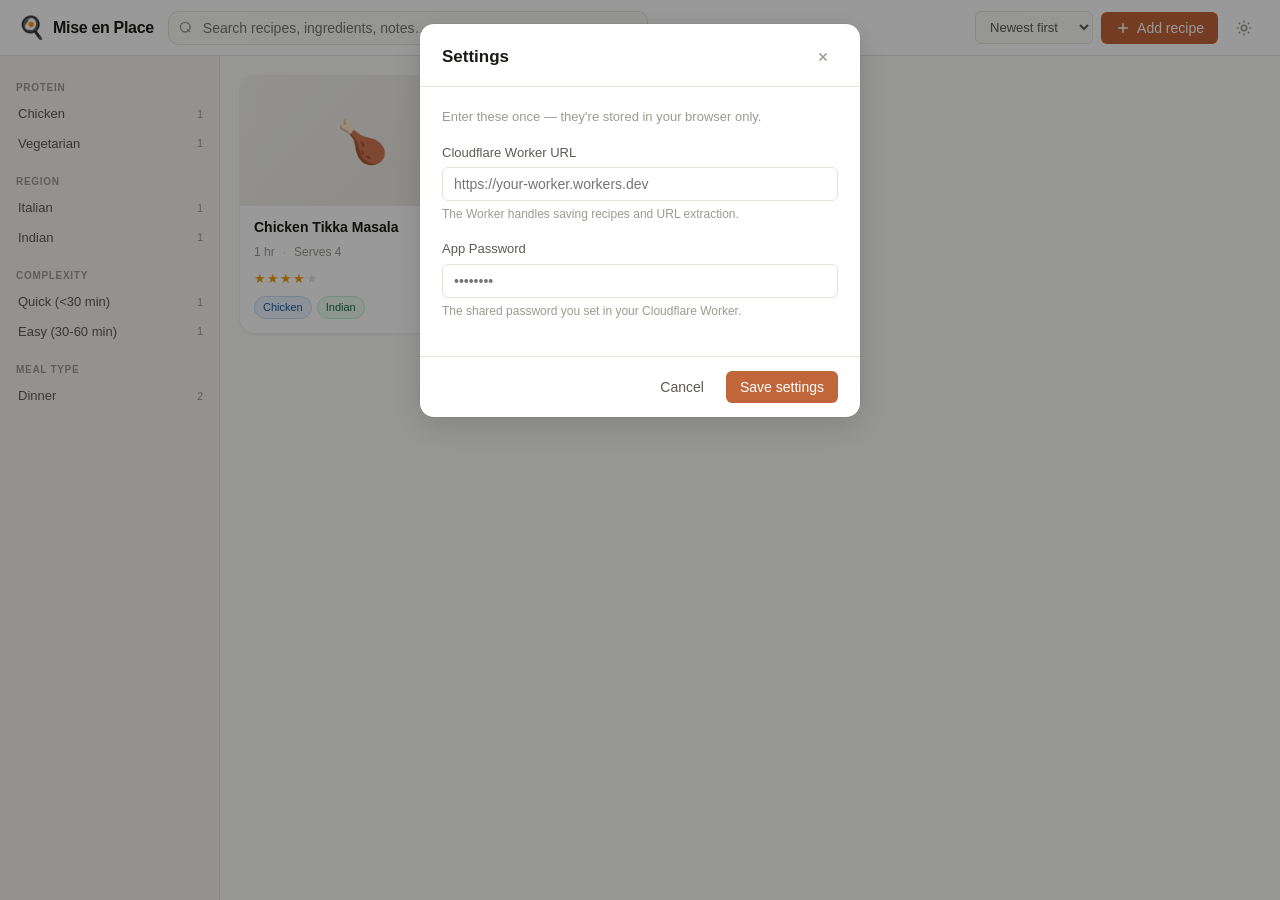
==== index.html @ 5e8ee961 "Initial commit" ====
<!DOCTYPE html>
<html lang="en">
<head>
  <meta charset="UTF-8">
  <meta name="viewport" content="width=device-width, initial-scale=1.0">
  <title>Mise en Place</title>
  <link rel="stylesheet" href="assets/style.css">
</head>
<body>

  <!-- ── Header ──────────────────────────────────────────── -->
  <header class="header">
    <div class="header-logo">
      <span class="logo-icon">🍳</span>
      <span class="logo-text">Mise en Place</span>
    </div>
    <div class="header-search">
      <svg class="search-icon" viewBox="0 0 20 20" fill="none" stroke="currentColor" stroke-width="1.8">
        <circle cx="9" cy="9" r="6"/><path d="M15 15l-3.5-3.5"/>
      </svg>
      <input type="text" id="searchInput" placeholder="Search recipes, ingredients, notes…" autocomplete="off">
    </div>
    <div class="header-actions">
      <select id="sortSelect" class="sort-select">
        <option value="dateAdded">Newest first</option>
        <option value="rating">Top rated</option>
        <option value="title">A – Z</option>
        <option value="totalTime">Quickest first</option>
      </select>
      <button id="addBtn" class="btn-primary">
        <svg viewBox="0 0 16 16" fill="currentColor"><path d="M8 3a.75.75 0 01.75.75v3.5h3.5a.75.75 0 010 1.5h-3.5v3.5a.75.75 0 01-1.5 0v-3.5h-3.5a.75.75 0 010-1.5h3.5v-3.5A.75.75 0 018 3z"/></svg>
        Add recipe
      </button>
      <button id="settingsBtn" class="btn-icon" title="Settings">
        <svg viewBox="0 0 20 20" fill="none" stroke="currentColor" stroke-width="1.8">
          <circle cx="10" cy="10" r="3"/>
          <path d="M10 2v2M10 16v2M2 10h2M16 10h2M4.22 4.22l1.42 1.42M14.36 14.36l1.42 1.42M4.22 15.78l1.42-1.42M14.36 5.64l1.42-1.42"/>
        </svg>
      </button>
    </div>
  </header>

  <!-- ── Layout ───────────────────────────────────────────── -->
  <div class="layout">

    <aside class="sidebar" id="sidebar">
      <div id="sidebarContent"></div>
    </aside>

    <main class="main">
      <div id="activeFilterBar" class="active-filter-bar hidden"></div>
      <div id="recipeGrid" class="recipe-grid"></div>
      <div id="emptyState" class="empty-state hidden">
        <div class="empty-icon">🍽</div>
        <p class="empty-title">No recipes found</p>
        <p class="empty-sub">Try adjusting your filters or search query</p>
      </div>
      <div id="loadingState" class="loading-state">
        <div class="spinner"></div>
        <p>Loading recipes…</p>
      </div>
    </main>

  </div>

  <!-- ── Add / Edit Modal ─────────────────────────────────── -->
  <div id="recipeModal" class="modal-overlay hidden" role="dialog" aria-modal="true" aria-labelledby="modalTitle">
    <div class="modal modal-large">
      <div class="modal-header">
        <h2 id="modalTitle">Add recipe</h2>
        <button class="modal-close" id="modalClose" aria-label="Close">
          <svg viewBox="0 0 16 16" fill="none" stroke="currentColor" stroke-width="2"><path d="M4 4l8 8M12 4l-8 8"/></svg>
        </button>
      </div>

      <div class="modal-body">

        <!-- URL extractor (hidden when editing) -->
        <div id="urlSection" class="url-section">
          <label class="field-label">Extract from URL</label>
          <div class="url-row">
            <input type="url" id="urlInput" placeholder="Paste any recipe URL or Pinterest link…">
            <button id="extractBtn" class="btn-secondary extract-btn">
              <span id="extractBtnText">Extract</span>
            </button>
          </div>
          <div id="extractStatus" class="extract-status hidden"></div>
          <div class="or-divider"><span>or fill in manually</span></div>
        </div>

        <!-- Recipe form -->
        <form id="recipeForm" novalidate>
          <input type="hidden" id="fieldId">
          <input type="hidden" id="fieldSlug">

          <div class="form-row">
            <div class="field field-wide">
              <label class="field-label" for="fieldTitle">Title <span class="required">*</span></label>
              <input type="text" id="fieldTitle" placeholder="Recipe name" required>
            </div>
            <div class="field">
              <label class="field-label" for="fieldServings">Servings</label>
              <input type="number" id="fieldServings" placeholder="4" min="1" max="99">
            </div>
          </div>

          <div class="field">
            <label class="field-label" for="fieldSourceUrl">Source URL</label>
            <input type="url" id="fieldSourceUrl" placeholder="https://…">
          </div>

          <div class="form-row">
            <div class="field">
              <label class="field-label" for="fieldPrepTime">Prep time (min)</label>
              <input type="number" id="fieldPrepTime" placeholder="15" min="0">
            </div>
            <div class="field">
              <label class="field-label" for="fieldCookTime">Cook time (min)</label>
              <input type="number" id="fieldCookTime" placeholder="30" min="0">
            </div>
            <div class="field">
              <label class="field-label" for="fieldTotalTime">Total time (min)</label>
              <input type="number" id="fieldTotalTime" placeholder="45" min="0">
            </div>
          </div>

          <div class="field">
            <label class="field-label" for="fieldDescription">Description</label>
            <textarea id="fieldDescription" rows="2" placeholder="Brief description or intro…"></textarea>
          </div>

          <div class="field">
            <label class="field-label" for="fieldIngredients">Ingredients <span class="field-hint">one per line</span></label>
            <textarea id="fieldIngredients" rows="7" placeholder="2 cups all-purpose flour&#10;1 tsp kosher salt&#10;3 large eggs…"></textarea>
          </div>

          <div class="field">
            <label class="field-label" for="fieldInstructions">Instructions <span class="field-hint">one step per line — numbered automatically</span></label>
            <textarea id="fieldInstructions" rows="8" placeholder="Preheat oven to 375°F.&#10;Mix the dry ingredients in a large bowl.&#10;…"></textarea>
          </div>

          <div class="field">
            <label class="field-label" for="fieldNotes">Notes &amp; tips</label>
            <textarea id="fieldNotes" rows="3" placeholder="Personal notes, substitutions, next-time ideas…"></textarea>
          </div>

          <div class="field">
            <label class="field-label" for="fieldImageUrl">Image URL <span class="field-hint">optional</span></label>
            <input type="url" id="fieldImageUrl" placeholder="https://…">
          </div>

          <!-- Tags -->
          <div class="tags-section">
            <div class="field-label" style="margin-bottom:10px">Tags</div>
            <div id="tagCheckboxes" class="tag-categories"></div>
          </div>

          <!-- Rating -->
          <div class="field rating-field">
            <label class="field-label">Your rating</label>
            <div class="star-picker" id="starPicker" role="group" aria-label="Rating">
              <button type="button" class="star" data-val="1" aria-label="1 star">★</button>
              <button type="button" class="star" data-val="2" aria-label="2 stars">★</button>
              <button type="button" class="star" data-val="3" aria-label="3 stars">★</button>
              <button type="button" class="star" data-val="4" aria-label="4 stars">★</button>
              <button type="button" class="star" data-val="5" aria-label="5 stars">★</button>
            </div>
            <input type="hidden" id="fieldRating" value="0">
          </div>

        </form>
      </div>

      <div class="modal-footer">
        <button type="button" id="deleteBtn" class="btn-danger hidden">Delete recipe</button>
        <div class="modal-actions">
          <button type="button" id="cancelBtn" class="btn-ghost">Cancel</button>
          <button type="button" id="saveBtn" class="btn-primary">Save recipe</button>
        </div>
      </div>
    </div>
  </div>

  <!-- ── Settings Modal ───────────────────────────────────── -->
  <div id="settingsModal" class="modal-overlay hidden" role="dialog" aria-modal="true">
    <div class="modal modal-sm">
      <div class="modal-header">
        <h2>Settings</h2>
        <button class="modal-close" id="settingsClose" aria-label="Close">
          <svg viewBox="0 0 16 16" fill="none" stroke="currentColor" stroke-width="2"><path d="M4 4l8 8M12 4l-8 8"/></svg>
        </button>
      </div>
      <div class="modal-body">
        <p class="settings-intro">Enter these once — they're stored in your browser only.</p>
        <div class="field">
          <label class="field-label" for="settingWorkerUrl">Cloudflare Worker URL</label>
          <input type="url" id="settingWorkerUrl" placeholder="https://your-worker.workers.dev">
          <p class="field-hint-block">The Worker handles saving recipes and URL extraction.</p>
        </div>
        <div class="field">
          <label class="field-label" for="settingPassword">App Password</label>
          <input type="password" id="settingPassword" placeholder="••••••••">
          <p class="field-hint-block">The shared password you set in your Cloudflare Worker.</p>
        </div>
      </div>
      <div class="modal-footer">
        <div></div>
        <div class="modal-actions">
          <button type="button" id="settingsCancelBtn" class="btn-ghost">Cancel</button>
          <button type="button" id="saveSettingsBtn" class="btn-primary">Save settings</button>
        </div>
      </div>
    </div>
  </div>

  <!-- ── Toast ────────────────────────────────────────────── -->
  <div id="toast" class="toast" role="status" aria-live="polite"></div>

  <script src="assets/app.js"></script>
</body>
</html>
---- assets/style.css ----
/* ── Reset & base ─────────────────────────────────────── */
*, *::before, *::after { box-sizing: border-box; margin: 0; padding: 0; }

:root {
  --accent:        #C0663A;
  --accent-dark:   #9E4F27;
  --accent-light:  #F5EDE8;
  --bg:            #FAFAF8;
  --bg-sidebar:    #F4F3EF;
  --bg-card:       #FFFFFF;
  --border:        #E5E3DC;
  --border-strong: #C8C5BB;
  --text:          #1A1A18;
  --text-2:        #5C5A55;
  --text-3:        #9C9A94;
  --star:          #F59E0B;
  --danger:        #C0392B;
  --danger-bg:     #FDF3F2;
  --success:       #2E7D52;
  --success-bg:    #EDF7F1;
  --radius-sm:     6px;
  --radius-md:     10px;
  --radius-lg:     14px;
  --shadow-card:   0 1px 4px rgba(0,0,0,0.06), 0 0 0 0.5px rgba(0,0,0,0.06);
  --shadow-modal:  0 8px 32px rgba(0,0,0,0.14), 0 0 0 0.5px rgba(0,0,0,0.08);
  --header-h:      56px;
  --sidebar-w:     220px;
  --font: -apple-system, BlinkMacSystemFont, "Segoe UI", Roboto, sans-serif;
}

html { font-size: 15px; }
body {
  font-family: var(--font);
  background: var(--bg);
  color: var(--text);
  line-height: 1.5;
  min-height: 100vh;
}

input, textarea, select, button { font-family: inherit; font-size: inherit; }
textarea { resize: vertical; }
a { color: var(--accent); }
button { cursor: pointer; border: none; background: none; }
input:focus, textarea:focus, select:focus { outline: 2px solid var(--accent); outline-offset: 1px; }

/* ── Header ───────────────────────────────────────────── */
.header {
  position: sticky;
  top: 0;
  z-index: 50;
  height: var(--header-h);
  background: var(--bg-card);
  border-bottom: 1px solid var(--border);
  display: flex;
  align-items: center;
  gap: 14px;
  padding: 0 18px;
}

.header-logo {
  display: flex;
  align-items: center;
  gap: 8px;
  flex-shrink: 0;
}
.logo-icon { font-size: 22px; }
.logo-text { font-size: 16px; font-weight: 600; letter-spacing: -0.02em; color: var(--text); white-space: nowrap; }

.header-search {
  flex: 1;
  position: relative;
  max-width: 480px;
}
.search-icon {
  position: absolute;
  left: 10px;
  top: 50%;
  transform: translateY(-50%);
  width: 16px;
  height: 16px;
  color: var(--text-3);
  pointer-events: none;
}
.header-search input {
  width: 100%;
  padding: 8px 12px 8px 34px;
  border-radius: var(--radius-md);
  border: 1px solid var(--border);
  background: var(--bg);
  color: var(--text);
  font-size: 14px;
  transition: border-color 0.15s;
}
.header-search input:hover { border-color: var(--border-strong); }
.header-search input:focus { border-color: var(--accent); background: #fff; }

.header-actions {
  margin-left: auto;
  display: flex;
  align-items: center;
  gap: 8px;
  flex-shrink: 0;
}

.sort-select {
  padding: 7px 10px;
  border-radius: var(--radius-sm);
  border: 1px solid var(--border);
  background: var(--bg);
  color: var(--text-2);
  font-size: 13px;
  cursor: pointer;
}
.sort-select:hover { border-color: var(--border-strong); }

/* ── Buttons ──────────────────────────────────────────── */
.btn-primary {
  display: inline-flex;
  align-items: center;
  gap: 6px;
  padding: 8px 14px;
  border-radius: var(--radius-sm);
  background: var(--accent);
  color: #fff;
  font-size: 14px;
  font-weight: 500;
  transition: background 0.15s;
  white-space: nowrap;
}
.btn-primary svg { width: 16px; height: 16px; }
.btn-primary:hover { background: var(--accent-dark); }

.btn-secondary {
  display: inline-flex;
  align-items: center;
  padding: 8px 14px;
  border-radius: var(--radius-sm);
  border: 1px solid var(--border-strong);
  background: #fff;
  color: var(--text);
  font-size: 14px;
  transition: background 0.15s;
  white-space: nowrap;
}
.btn-secondary:hover { background: var(--bg); }

.btn-ghost {
  padding: 8px 14px;
  border-radius: var(--radius-sm);
  color: var(--text-2);
  font-size: 14px;
  transition: background 0.15s;
}
.btn-ghost:hover { background: var(--bg); }

.btn-danger {
  padding: 8px 14px;
  border-radius: var(--radius-sm);
  border: 1px solid #e9b4b0;
  background: var(--danger-bg);
  color: var(--danger);
  font-size: 14px;
  transition: background 0.15s;
}
.btn-danger:hover { background: #fae9e8; }

.btn-icon {
  width: 36px;
  height: 36px;
  display: flex;
  align-items: center;
  justify-content: center;
  border-radius: var(--radius-sm);
  color: var(--text-3);
  transition: background 0.15s, color 0.15s;
}
.btn-icon svg { width: 18px; height: 18px; }
.btn-icon:hover { background: var(--bg); color: var(--text-2); }

/* ── Layout ───────────────────────────────────────────── */
.layout {
  display: flex;
  height: calc(100vh - var(--header-h));
}

/* ── Sidebar ──────────────────────────────────────────── */
.sidebar {
  width: var(--sidebar-w);
  flex-shrink: 0;
  background: var(--bg-sidebar);
  border-right: 1px solid var(--border);
  overflow-y: auto;
  padding: 14px 0 40px;
}

.sidebar-section { margin-bottom: 6px; }

.sidebar-section-label {
  font-size: 10px;
  font-weight: 600;
  letter-spacing: 0.07em;
  text-transform: uppercase;
  color: var(--text-3);
  padding: 10px 16px 4px;
}

.sidebar-clear-btn {
  float: right;
  font-size: 10px;
  color: var(--accent);
  font-weight: 500;
  padding: 0;
  line-height: inherit;
}
.sidebar-clear-btn:hover { text-decoration: underline; }

.filter-item {
  display: flex;
  align-items: center;
  gap: 8px;
  padding: 5px 16px;
  font-size: 13px;
  color: var(--text-2);
  cursor: pointer;
  border-left: 2px solid transparent;
  transition: background 0.1s, color 0.1s;
  user-select: none;
}
.filter-item:hover { background: rgba(0,0,0,0.04); color: var(--text); }
.filter-item.active {
  background: var(--accent-light);
  color: var(--accent-dark);
  border-left-color: var(--accent);
  font-weight: 500;
}
.filter-count {
  margin-left: auto;
  font-size: 11px;
  color: var(--text-3);
  font-weight: 400;
}
.filter-item.active .filter-count { color: var(--accent); }

/* ── Main ─────────────────────────────────────────────── */
.main {
  flex: 1;
  overflow-y: auto;
  padding: 20px;
}

.active-filter-bar {
  display: flex;
  flex-wrap: wrap;
  gap: 6px;
  margin-bottom: 16px;
  align-items: center;
}
.active-filter-bar.hidden { display: none; }

.filter-chip {
  display: inline-flex;
  align-items: center;
  gap: 5px;
  padding: 4px 10px;
  border-radius: 20px;
  background: var(--accent-light);
  color: var(--accent-dark);
  font-size: 12px;
  font-weight: 500;
  border: 1px solid #e0c4b8;
}
.filter-chip-remove {
  font-size: 14px;
  line-height: 1;
  color: var(--accent);
  cursor: pointer;
  padding: 0;
  font-weight: 400;
}
.filter-chip-remove:hover { color: var(--accent-dark); }

/* ── Recipe Grid ──────────────────────────────────────── */
.recipe-grid {
  display: grid;
  grid-template-columns: repeat(auto-fill, minmax(210px, 1fr));
  gap: 14px;
}

/* ── Recipe Card ──────────────────────────────────────── */
.recipe-card {
  background: var(--bg-card);
  border-radius: var(--radius-lg);
  box-shadow: var(--shadow-card);
  overflow: hidden;
  cursor: pointer;
  transition: transform 0.15s, box-shadow 0.15s;
  display: flex;
  flex-direction: column;
}
.recipe-card:hover {
  transform: translateY(-2px);
  box-shadow: 0 4px 16px rgba(0,0,0,0.1), 0 0 0 0.5px rgba(0,0,0,0.06);
}

.card-image {
  width: 100%;
  height: 130px;
  object-fit: cover;
  display: block;
}
.card-image-placeholder {
  width: 100%;
  height: 130px;
  background: linear-gradient(135deg, var(--bg-sidebar) 0%, #EAE8E0 100%);
  display: flex;
  align-items: center;
  justify-content: center;
  font-size: 42px;
  user-select: none;
}

.card-body { padding: 12px 14px 14px; flex: 1; display: flex; flex-direction: column; }

.card-title {
  font-size: 14px;
  font-weight: 600;
  line-height: 1.35;
  color: var(--text);
  margin-bottom: 6px;
  display: -webkit-box;
  -webkit-line-clamp: 2;
  -webkit-box-orient: vertical;
  overflow: hidden;
}

.card-meta {
  display: flex;
  align-items: center;
  gap: 8px;
  font-size: 12px;
  color: var(--text-3);
  margin-bottom: 8px;
}
.card-meta-dot { opacity: 0.5; }

.card-stars { display: flex; gap: 1px; margin-bottom: 8px; }
.card-star { color: var(--border); font-size: 13px; }
.card-star.filled { color: var(--star); }

.card-tags { display: flex; gap: 5px; flex-wrap: wrap; margin-top: auto; }
.card-tag {
  font-size: 11px;
  padding: 2px 8px;
  border-radius: 20px;
  font-weight: 500;
  border: 1px solid transparent;
}
.tag-protein { background: #EBF4FF; color: #1D5A9E; border-color: #C3D9F5; }
.tag-region  { background: #EDFAF3; color: #1A6B43; border-color: #BBEBD4; }
.tag-complexity { background: #FFF8EC; color: #7A5200; border-color: #F0D9A0; }
.tag-meal    { background: #F4EDFF; color: #5B2DA0; border-color: #D9C4F5; }

/* ── Empty & Loading States ───────────────────────────── */
.empty-state, .loading-state {
  display: flex;
  flex-direction: column;
  align-items: center;
  justify-content: center;
  padding: 80px 20px;
  text-align: center;
  color: var(--text-3);
}
.empty-state.hidden, .loading-state.hidden { display: none; }
.empty-icon { font-size: 48px; margin-bottom: 16px; }
.empty-title { font-size: 16px; font-weight: 500; color: var(--text-2); margin-bottom: 4px; }
.empty-sub { font-size: 14px; }

.spinner {
  width: 28px;
  height: 28px;
  border: 2.5px solid var(--border);
  border-top-color: var(--accent);
  border-radius: 50%;
  animation: spin 0.7s linear infinite;
  margin-bottom: 12px;
}
@keyframes spin { to { transform: rotate(360deg); } }

/* ── Modals ───────────────────────────────────────────── */
.modal-overlay {
  position: fixed;
  inset: 0;
  background: rgba(0,0,0,0.4);
  z-index: 100;
  display: flex;
  align-items: flex-start;
  justify-content: center;
  padding: 24px 16px;
  overflow-y: auto;
}
.modal-overlay.hidden { display: none; }

.modal {
  background: var(--bg-card);
  border-radius: var(--radius-lg);
  box-shadow: var(--shadow-modal);
  width: 100%;
  max-width: 640px;
  display: flex;
  flex-direction: column;
  animation: modalIn 0.18s ease;
}
.modal-large { max-width: 700px; }
.modal-sm { max-width: 440px; }

@keyframes modalIn {
  from { opacity: 0; transform: translateY(12px); }
  to   { opacity: 1; transform: translateY(0); }
}

.modal-header {
  display: flex;
  align-items: center;
  justify-content: space-between;
  padding: 18px 22px 14px;
  border-bottom: 1px solid var(--border);
  flex-shrink: 0;
}
.modal-header h2 { font-size: 17px; font-weight: 600; }

.modal-close {
  width: 30px;
  height: 30px;
  display: flex;
  align-items: center;
  justify-content: center;
  border-radius: var(--radius-sm);
  color: var(--text-3);
  transition: background 0.1s;
}
.modal-close svg { width: 14px; height: 14px; }
.modal-close:hover { background: var(--bg); color: var(--text); }

.modal-body {
  padding: 20px 22px;
  overflow-y: auto;
  flex: 1;
}

.modal-footer {
  display: flex;
  align-items: center;
  justify-content: space-between;
  padding: 14px 22px;
  border-top: 1px solid var(--border);
  flex-shrink: 0;
}
.modal-actions { display: flex; gap: 8px; }

/* ── Form fields ──────────────────────────────────────── */
.field { margin-bottom: 16px; }
.field-wide { flex: 1; }
.field-label {
  display: block;
  font-size: 13px;
  font-weight: 500;
  color: var(--text-2);
  margin-bottom: 5px;
}
.field-hint { font-weight: 400; color: var(--text-3); font-size: 12px; }
.field-hint-block { font-size: 12px; color: var(--text-3); margin-top: 4px; }
.required { color: var(--accent); }

.field input[type="text"],
.field input[type="url"],
.field input[type="number"],
.field input[type="password"],
.field textarea {
  width: 100%;
  padding: 8px 11px;
  border-radius: var(--radius-sm);
  border: 1px solid var(--border);
  background: #fff;
  color: var(--text);
  font-size: 14px;
  transition: border-color 0.15s;
}
.field input:hover, .field textarea:hover { border-color: var(--border-strong); }
.field input:focus, .field textarea:focus { border-color: var(--accent); }

.form-row { display: flex; gap: 12px; align-items: flex-start; }
.form-row .field { flex: 1; }

/* ── URL extractor ────────────────────────────────────── */
.url-section {
  background: var(--bg);
  border: 1px solid var(--border);
  border-radius: var(--radius-md);
  padding: 14px 16px;
  margin-bottom: 20px;
}
.url-row { display: flex; gap: 8px; margin: 6px 0 0; }
.url-row input {
  flex: 1;
  padding: 8px 11px;
  border-radius: var(--radius-sm);
  border: 1px solid var(--border);
  background: #fff;
  color: var(--text);
  font-size: 14px;
}
.url-row input:focus { border-color: var(--accent); outline: none; }
.extract-btn { min-width: 80px; justify-content: center; }

.extract-status {
  margin-top: 10px;
  padding: 8px 12px;
  border-radius: var(--radius-sm);
  font-size: 13px;
  display: flex;
  align-items: center;
  gap: 8px;
}
.extract-status.hidden { display: none; }
.extract-status.success { background: var(--success-bg); color: var(--success); }
.extract-status.error   { background: var(--danger-bg);  color: var(--danger);  }
.extract-status.loading { background: var(--bg); color: var(--text-2); }

.or-divider {
  display: flex;
  align-items: center;
  gap: 10px;
  margin-top: 14px;
  font-size: 12px;
  color: var(--text-3);
}
.or-divider::before, .or-divider::after {
  content: "";
  flex: 1;
  height: 1px;
  background: var(--border);
}

/* ── Tag checkboxes ───────────────────────────────────── */
.tags-section {
  margin-bottom: 16px;
  border: 1px solid var(--border);
  border-radius: var(--radius-md);
  padding: 14px 16px;
}
.tag-categories { display: grid; grid-template-columns: 1fr 1fr; gap: 16px; }
.tag-category-label {
  font-size: 12px;
  font-weight: 600;
  color: var(--text-3);
  text-transform: uppercase;
  letter-spacing: 0.06em;
  margin-bottom: 8px;
}
.tag-options { display: flex; flex-wrap: wrap; gap: 6px; }
.tag-checkbox { display: none; }
.tag-checkbox-label {
  display: inline-flex;
  align-items: center;
  padding: 4px 10px;
  border-radius: 20px;
  border: 1px solid var(--border);
  font-size: 12px;
  color: var(--text-2);
  cursor: pointer;
  transition: all 0.12s;
  background: #fff;
  user-select: none;
}
.tag-checkbox-label:hover { border-color: var(--border-strong); background: var(--bg); }
.tag-checkbox:checked + .tag-checkbox-label {
  border-color: var(--accent);
  background: var(--accent-light);
  color: var(--accent-dark);
  font-weight: 500;
}

/* ── Star rating picker ───────────────────────────────── */
.rating-field { display: flex; align-items: center; gap: 14px; flex-wrap: wrap; }
.star-picker { display: flex; gap: 4px; }
.star {
  font-size: 26px;
  color: var(--border-strong);
  padding: 0;
  line-height: 1;
  transition: color 0.1s, transform 0.1s;
}
.star:hover, .star.hover, .star.selected { color: var(--star); }
.star:hover { transform: scale(1.15); }

/* ── Settings intro ───────────────────────────────────── */
.settings-intro {
  font-size: 13px;
  color: var(--text-3);
  margin-bottom: 16px;
}

/* ── Toast ────────────────────────────────────────────── */
.toast {
  position: fixed;
  bottom: 24px;
  left: 50%;
  transform: translateX(-50%) translateY(80px);
  background: var(--text);
  color: #fff;
  padding: 10px 20px;
  border-radius: 30px;
  font-size: 14px;
  font-weight: 500;
  z-index: 200;
  opacity: 0;
  transition: transform 0.25s ease, opacity 0.25s ease;
  pointer-events: none;
  white-space: nowrap;
}
.toast.visible {
  transform: translateX(-50%) translateY(0);
  opacity: 1;
}
.toast.success { background: var(--success); }
.toast.error   { background: var(--danger); }

/* ── Utility ──────────────────────────────────────────── */
.hidden { display: none !important; }

/* ── Responsive ───────────────────────────────────────── */
@media (max-width: 700px) {
  :root { --sidebar-w: 0px; }
  .sidebar { display: none; }
  .header-logo .logo-text { display: none; }
  .recipe-grid { grid-template-columns: repeat(auto-fill, minmax(160px, 1fr)); }
  .tag-categories { grid-template-columns: 1fr; }
  .form-row { flex-direction: column; }
}
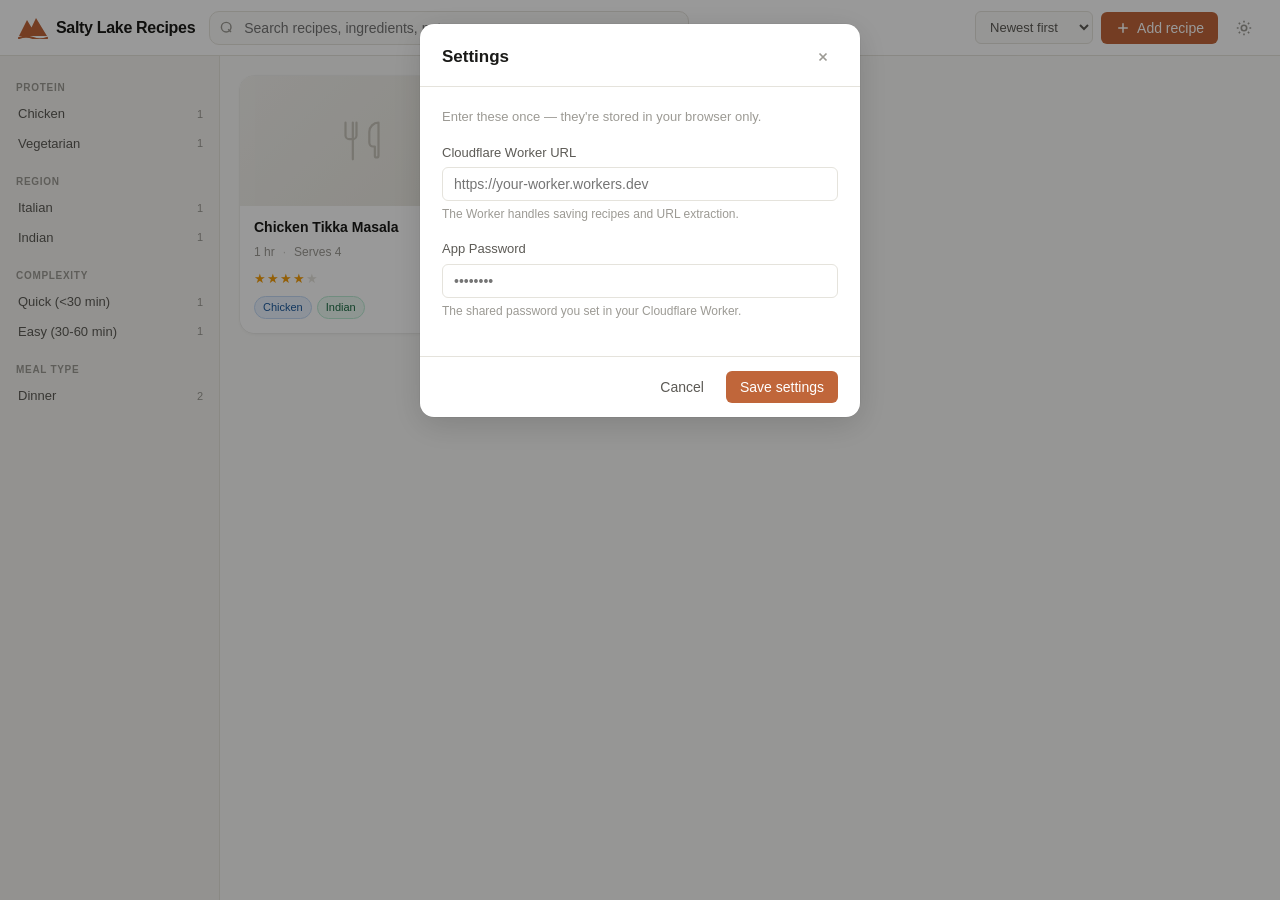
==== commit fc33639b: "Updated the app" ====
--- a/index.html
+++ b/index.html
@@ -3,7 +3,7 @@
 <head>
   <meta charset="UTF-8">
   <meta name="viewport" content="width=device-width, initial-scale=1.0">
-  <title>Mise en Place</title>
+  <title>Salty Lake Recipes</title>
   <link rel="stylesheet" href="assets/style.css">
 </head>
 <body>
@@ -11,8 +11,11 @@
   <!-- ── Header ──────────────────────────────────────────── -->
   <header class="header">
     <div class="header-logo">
-      <span class="logo-icon">🍳</span>
-      <span class="logo-text">Mise en Place</span>
+      <svg class="logo-svg" viewBox="0 0 30 22" fill="none" xmlns="http://www.w3.org/2000/svg" aria-hidden="true">
+        <path d="M1 19 L9 3 L13.5 10.5 L18 1 L29 19 Z" fill="#C0663A"/>
+        <path d="M1 21 Q8 18.5 15 21 Q22 23.5 29 21" stroke="#C0663A" stroke-width="2.2" stroke-linecap="round" fill="none"/>
+      </svg>
+      <span class="logo-text">Salty Lake Recipes</span>
     </div>
     <div class="header-search">
       <svg class="search-icon" viewBox="0 0 20 20" fill="none" stroke="currentColor" stroke-width="1.8">
@@ -51,7 +54,13 @@
       <div id="activeFilterBar" class="active-filter-bar hidden"></div>
       <div id="recipeGrid" class="recipe-grid"></div>
       <div id="emptyState" class="empty-state hidden">
-        <div class="empty-icon">🍽</div>
+        <div class="empty-icon">
+          <svg width="52" height="52" viewBox="0 0 24 24" fill="none" stroke="currentColor" stroke-width="1" stroke-linecap="round" stroke-linejoin="round" aria-hidden="true">
+            <path d="M3 2v7c0 1.1.9 2 2 2h2a2 2 0 002-2V2"/>
+            <path d="M7 2v20"/>
+            <path d="M21 15V2a5 5 0 00-5 5v6c0 1.1.9 2 2 2h1v5a1 1 0 002 0V2"/>
+          </svg>
+        </div>
         <p class="empty-title">No recipes found</p>
         <p class="empty-sub">Try adjusting your filters or search query</p>
       </div>
--- a/assets/style.css
+++ b/assets/style.css
@@ -63,7 +63,7 @@
   gap: 8px;
   flex-shrink: 0;
 }
-.logo-icon { font-size: 22px; }
+.logo-svg { width: 30px; height: 22px; flex-shrink: 0; }
 .logo-text { font-size: 16px; font-weight: 600; letter-spacing: -0.02em; color: var(--text); white-space: nowrap; }
 
 .header-search {
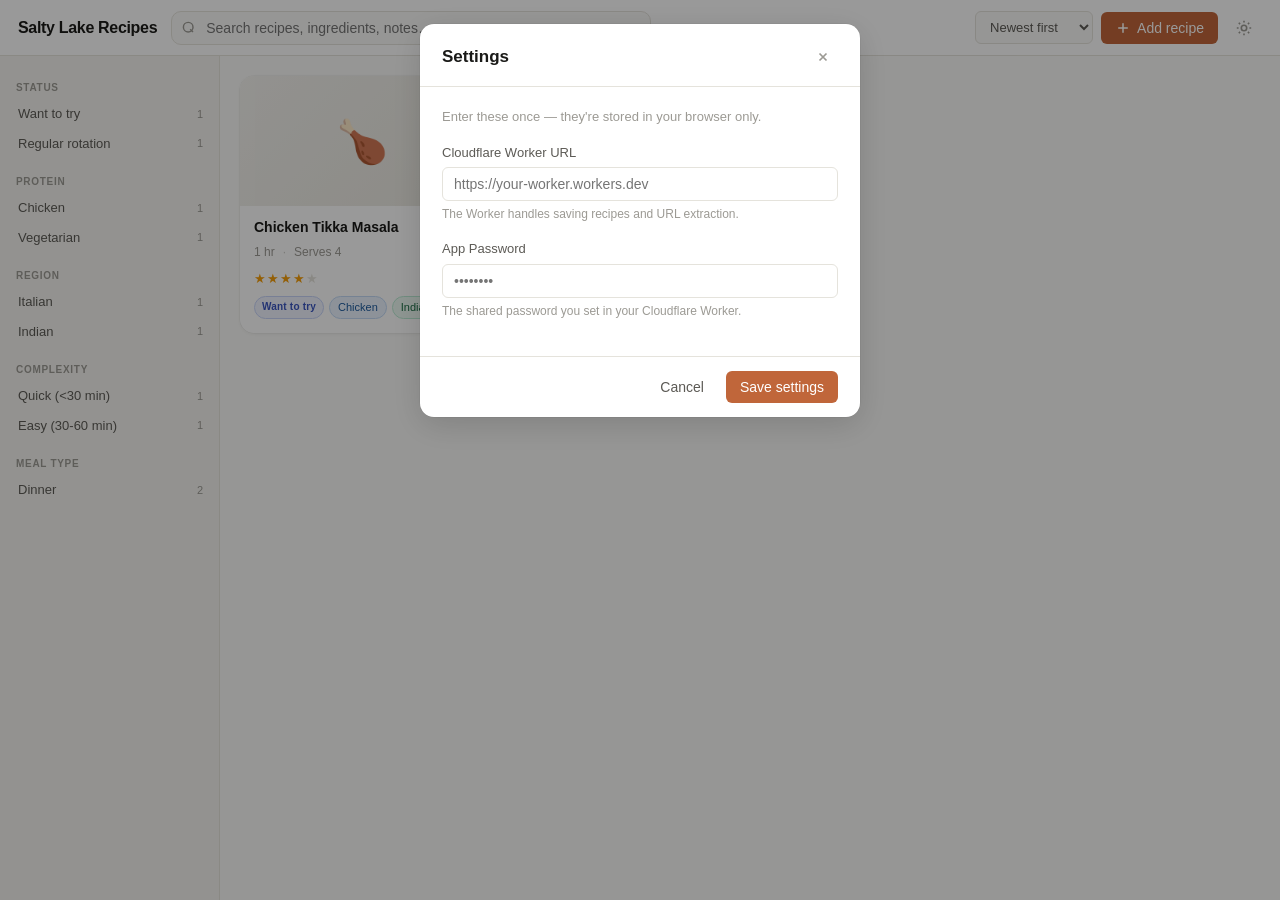
==== commit cdfd5c4c: "Added enhancements like made list, status tags, and kitchen mode" ====
--- a/index.html
+++ b/index.html
@@ -5,16 +5,18 @@
   <meta name="viewport" content="width=device-width, initial-scale=1.0">
   <title>Salty Lake Recipes</title>
   <link rel="stylesheet" href="assets/style.css">
+  <link rel="manifest" href="manifest.json">
+  <meta name="theme-color" content="#C0663A">
+  <meta name="apple-mobile-web-app-capable" content="yes">
+  <meta name="apple-mobile-web-app-status-bar-style" content="default">
+  <meta name="apple-mobile-web-app-title" content="Recipes">
+  <link rel="apple-touch-icon" href="icons/icon-192.png">
 </head>
 <body>
 
   <!-- ── Header ──────────────────────────────────────────── -->
   <header class="header">
     <div class="header-logo">
-      <svg class="logo-svg" viewBox="0 0 30 22" fill="none" xmlns="http://www.w3.org/2000/svg" aria-hidden="true">
-        <path d="M1 19 L9 3 L13.5 10.5 L18 1 L29 19 Z" fill="#C0663A"/>
-        <path d="M1 21 Q8 18.5 15 21 Q22 23.5 29 21" stroke="#C0663A" stroke-width="2.2" stroke-linecap="round" fill="none"/>
-      </svg>
       <span class="logo-text">Salty Lake Recipes</span>
     </div>
     <div class="header-search">
@@ -54,13 +56,7 @@
       <div id="activeFilterBar" class="active-filter-bar hidden"></div>
       <div id="recipeGrid" class="recipe-grid"></div>
       <div id="emptyState" class="empty-state hidden">
-        <div class="empty-icon">
-          <svg width="52" height="52" viewBox="0 0 24 24" fill="none" stroke="currentColor" stroke-width="1" stroke-linecap="round" stroke-linejoin="round" aria-hidden="true">
-            <path d="M3 2v7c0 1.1.9 2 2 2h2a2 2 0 002-2V2"/>
-            <path d="M7 2v20"/>
-            <path d="M21 15V2a5 5 0 00-5 5v6c0 1.1.9 2 2 2h1v5a1 1 0 002 0V2"/>
-          </svg>
-        </div>
+        <div class="empty-icon">🍽</div>
         <p class="empty-title">No recipes found</p>
         <p class="empty-sub">Try adjusting your filters or search query</p>
       </div>
@@ -113,9 +109,19 @@
             </div>
           </div>
 
-          <div class="field">
-            <label class="field-label" for="fieldSourceUrl">Source URL</label>
-            <input type="url" id="fieldSourceUrl" placeholder="https://…">
+          <div class="form-row">
+            <div class="field field-wide">
+              <label class="field-label" for="fieldSourceUrl">Source URL</label>
+              <input type="url" id="fieldSourceUrl" placeholder="https://…">
+            </div>
+            <div class="field">
+              <label class="field-label" for="fieldStatus">Status</label>
+              <select id="fieldStatus">
+                <option value="Want to try">Want to try</option>
+                <option value="Tried">Tried it</option>
+                <option value="Regular rotation">Regular rotation</option>
+              </select>
+            </div>
           </div>
 
           <div class="form-row">
@@ -226,5 +232,10 @@
   <div id="toast" class="toast" role="status" aria-live="polite"></div>
 
   <script src="assets/app.js"></script>
+  <script>
+    if ('serviceWorker' in navigator) {
+      navigator.serviceWorker.register('/recipeApp/sw.js').catch(() => {});
+    }
+  </script>
 </body>
 </html>
--- a/assets/style.css
+++ b/assets/style.css
@@ -63,7 +63,6 @@
   gap: 8px;
   flex-shrink: 0;
 }
-.logo-svg { width: 30px; height: 22px; flex-shrink: 0; }
 .logo-text { font-size: 16px; font-weight: 600; letter-spacing: -0.02em; color: var(--text); white-space: nowrap; }
 
 .header-search {
@@ -360,6 +359,20 @@
 .tag-complexity { background: #FFF8EC; color: #7A5200; border-color: #F0D9A0; }
 .tag-meal    { background: #F4EDFF; color: #5B2DA0; border-color: #D9C4F5; }
 
+/* ── Status badge ──────────────────────────────────────── */
+.status-badge {
+  display: inline-block;
+  font-size: 10px;
+  font-weight: 600;
+  padding: 2px 7px;
+  border-radius: 20px;
+  letter-spacing: 0.02em;
+  border: 1px solid transparent;
+}
+.status-want   { background: #F0F4FF; color: #3A55C0; border-color: #C8D4F8; }
+.status-tried  { background: #FFF4E8; color: #8A5200; border-color: #F5D9A0; }
+.status-regular { background: #EDFAF3; color: #1A6B43; border-color: #BBEBD4; }
+
 /* ── Empty & Loading States ───────────────────────────── */
 .empty-state, .loading-state {
   display: flex;
@@ -487,6 +500,20 @@
 }
 .field input:hover, .field textarea:hover { border-color: var(--border-strong); }
 .field input:focus, .field textarea:focus { border-color: var(--accent); }
+
+.field select {
+  width: 100%;
+  padding: 8px 11px;
+  border-radius: var(--radius-sm);
+  border: 1px solid var(--border);
+  background: #fff;
+  color: var(--text);
+  font-size: 14px;
+  transition: border-color 0.15s;
+  cursor: pointer;
+}
+.field select:hover { border-color: var(--border-strong); }
+.field select:focus { border-color: var(--accent); outline: none; }
 
 .form-row { display: flex; gap: 12px; align-items: flex-start; }
 .form-row .field { flex: 1; }
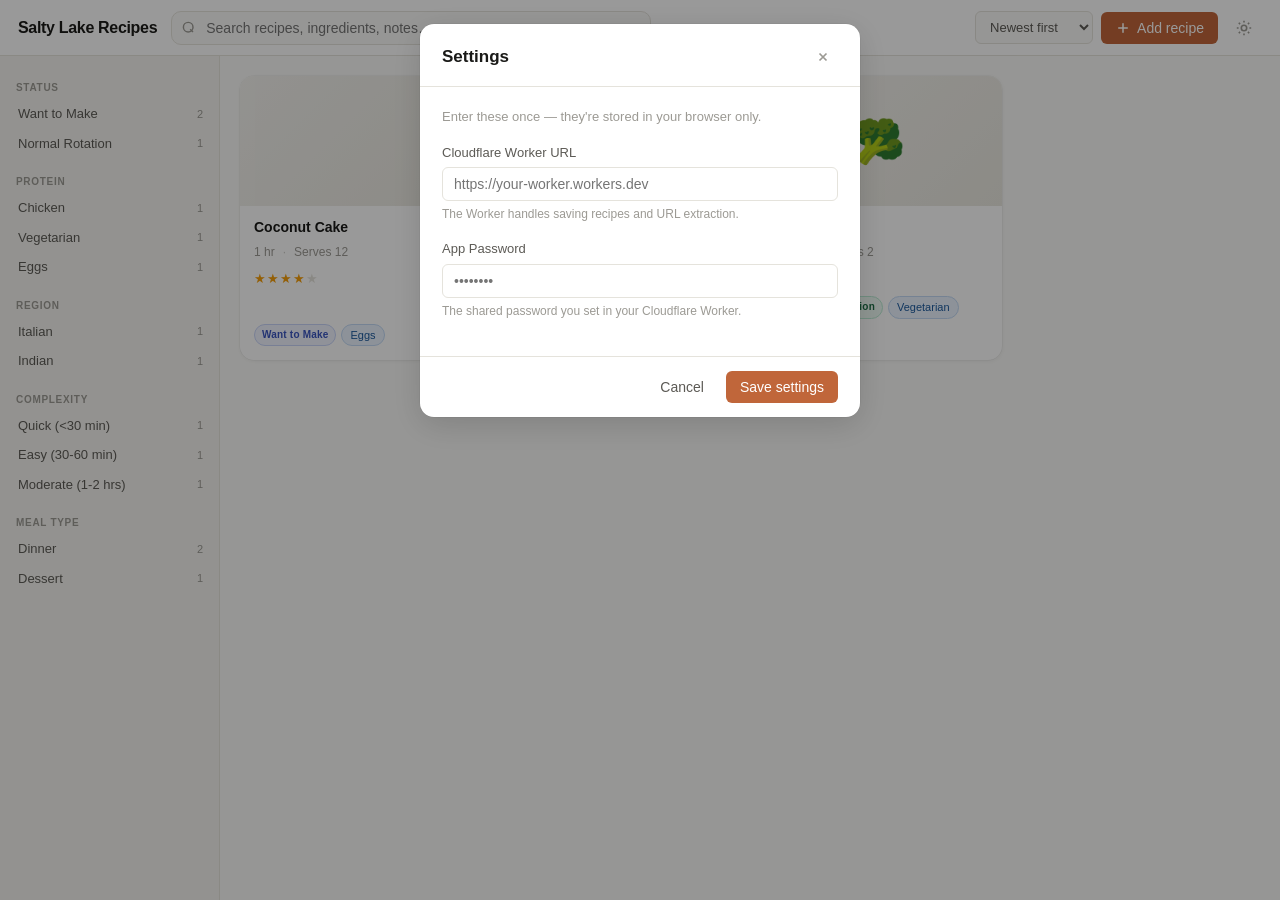
==== commit a3ab7216: "Fixed kitchen mode and improved the logging" ====
--- a/index.html
+++ b/index.html
@@ -117,9 +117,9 @@
             <div class="field">
               <label class="field-label" for="fieldStatus">Status</label>
               <select id="fieldStatus">
-                <option value="Want to try">Want to try</option>
-                <option value="Tried">Tried it</option>
-                <option value="Regular rotation">Regular rotation</option>
+                <option value="Want to Make">Want to Make</option>
+                <option value="Made">Made</option>
+                <option value="Normal Rotation">Normal Rotation</option>
               </select>
             </div>
           </div>
